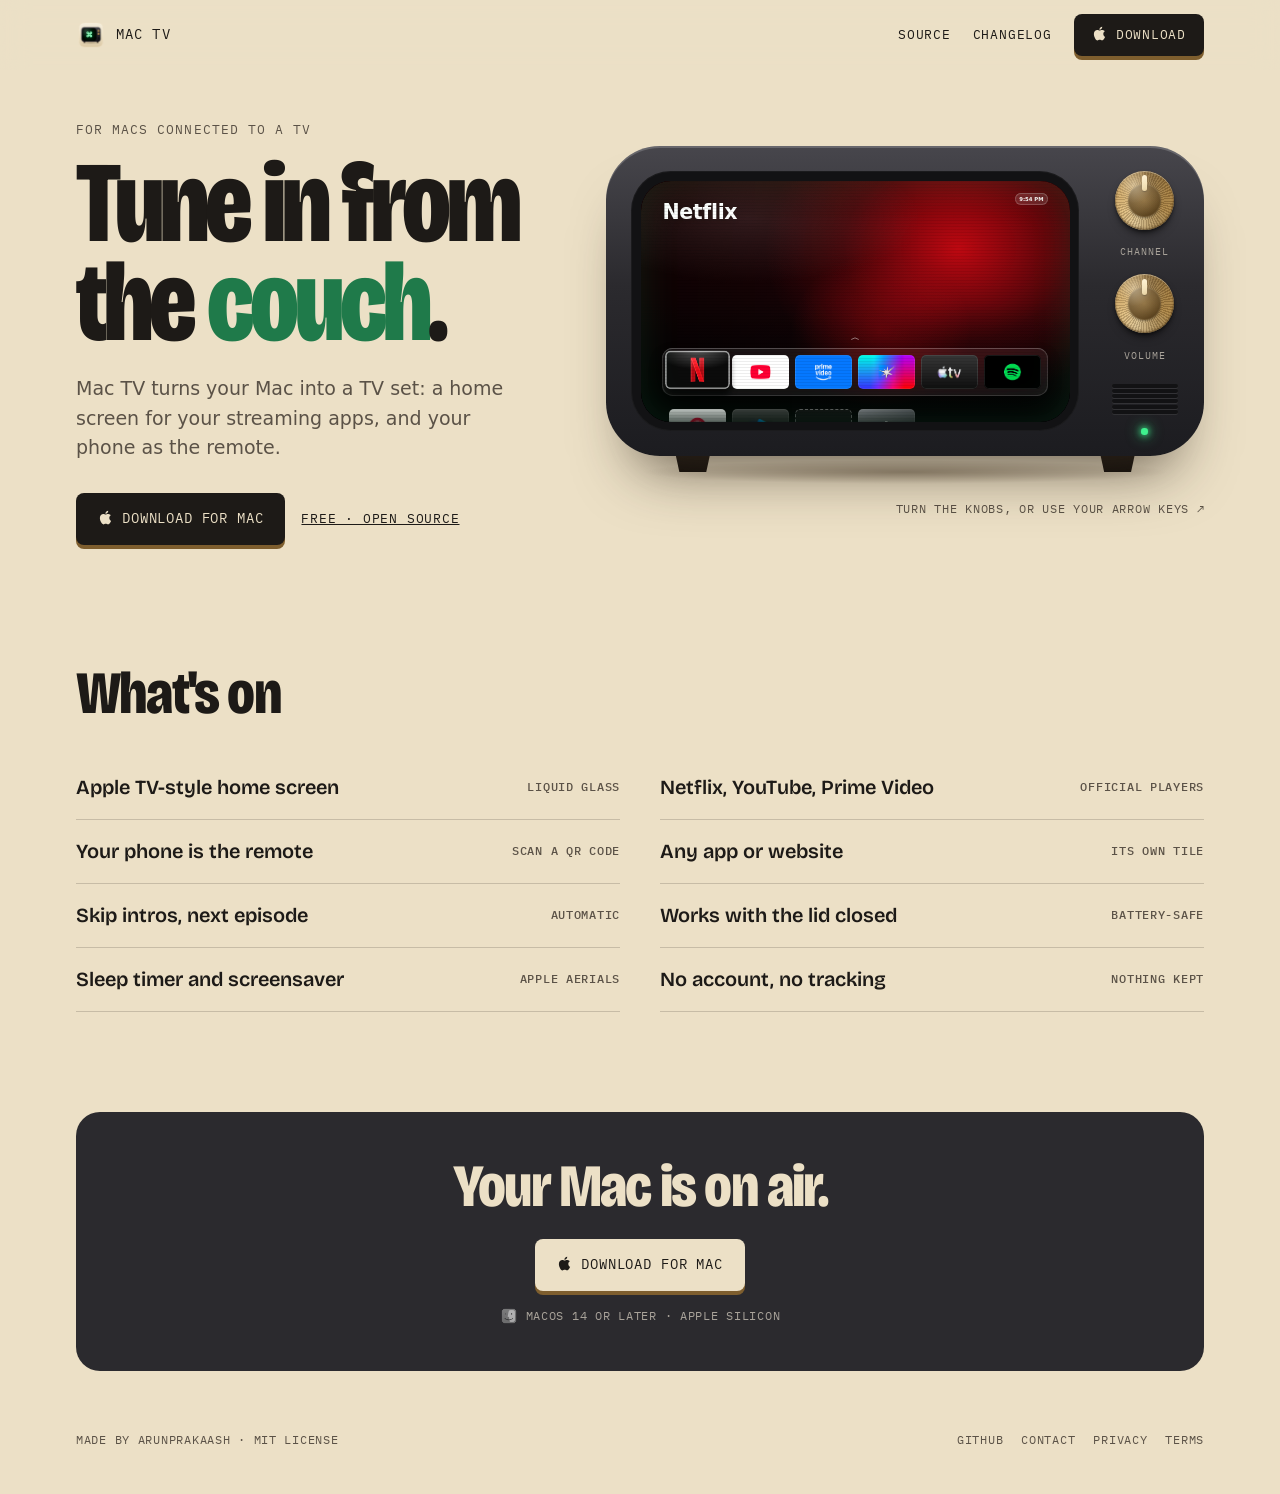
==== docs/index.html @ e3a018ba "Website: a Retro landing page, privacy policy and terms A one-page site in docs/ for GitHub Pages, b" ====
<!doctype html>
<html lang="en">
<head>
<meta charset="utf-8">
<meta name="viewport" content="width=device-width, initial-scale=1, viewport-fit=cover">
<title>Mac TV</title>
<meta name="description" content="Turn your Mac into a TV set: a home screen for your streaming apps, and your phone as the remote. Free and open source.">
<meta name="theme-color" content="#ece0c6">
<meta property="og:title" content="Mac TV">
<meta property="og:description" content="Tune in from the couch. Turn your Mac into a TV set, with your phone as the remote.">
<meta property="og:image" content="screenshots/home.png">
<link rel="icon" type="image/png" href="screenshots/icon.png">
<link rel="preconnect" href="https://fonts.googleapis.com">
<link rel="preconnect" href="https://fonts.gstatic.com" crossorigin>
<link rel="stylesheet" href="https://fonts.googleapis.com/css2?family=Bricolage+Grotesque:opsz,wdth,wght@12..96,75..100,400..800&family=IBM+Plex+Mono:wght@400;500;600&display=swap">
<link rel="stylesheet" href="site.css">
</head>
<body>
<svg width="0" height="0" style="position:absolute" aria-hidden="true">
  <symbol id="i-apple" viewBox="0 0 24 24"><path d="M16.37 1.43c0 1.14-.49 2.27-1.18 3.08-.74.9-1.99 1.57-2.99 1.57-.12 0-.23-.02-.3-.03-.01-.06-.04-.22-.04-.39 0-1.15.57-2.27 1.21-2.98.8-.94 2.14-1.64 3.25-1.68.03.13.05.28.05.43Zm4.56 15.71c-.03.07-.46 1.58-1.52 3.12-.94 1.34-1.94 2.71-3.43 2.71-1.52 0-1.9-.88-3.63-.88-1.7 0-2.3.91-3.67.91-1.38 0-2.33-1.26-3.43-2.8C4.04 18.38 3 15.57 3 12.92c0-4.28 2.8-6.55 5.55-6.55 1.45 0 2.68.95 3.6.95.87 0 2.22-1.01 3.9-1.01.62 0 2.89.06 4.38 2.19-.13.09-2.38 1.37-2.38 4.19 0 3.26 2.85 4.42 2.95 4.45Z"/></symbol>
</svg>

<nav class="top">
  <div class="wrap">
    <a class="brand" href="./"><img src="screenshots/icon.png" alt="">Mac TV</a>
    <div class="links">
      <a href="https://github.com/Arunprakaash/mac-tv">Source</a>
      <a href="https://github.com/Arunprakaash/mac-tv/releases">Changelog</a>
      <a class="dl" href="https://github.com/Arunprakaash/mac-tv/releases/latest"><svg class="apple"><use href="#i-apple"/></svg>Download</a>
    </div>
  </div>
</nav>

<main class="wrap">
  <header class="hero">
    <div>
      <div class="eyebrow">For Macs connected to a TV</div>
      <h1>Tune in from the <span>couch</span>.</h1>
      <p>Mac TV turns your Mac into a TV set: a home screen for your streaming apps, and your phone as the remote.</p>
      <div class="act">
        <a class="dl big" href="https://github.com/Arunprakaash/mac-tv/releases/latest"><svg class="apple"><use href="#i-apple"/></svg>Download for Mac</a>
        <a class="src" href="https://github.com/Arunprakaash/mac-tv">Free · Open source</a>
      </div>
    </div>
    <div class="set">
      <!-- The icon's TV set, built for real: the screen is a working Mac TV, the knobs turn. -->
      <div class="crt">
        <div class="glass"><div data-tv></div></div>
        <div class="panel">
          <button class="knob" data-knob="channel" aria-label="Next channel"><span class="face"></span></button><span class="knob-label">CHANNEL</span>
          <button class="knob" data-knob="volume" aria-label="Volume up"><span class="face"></span></button><span class="knob-label">VOLUME</span>
          <div class="grille"><i></i><i></i><i></i><i></i><i></i><i></i></div>
          <span class="led" title="On air"></span>
        </div>
        <div class="feet"><i></i><i></i></div>
      </div>
      <p class="hint">Turn the knobs, or use your arrow keys ↗</p>
    </div>
  </header>

  <section>
    <h2>What's on</h2>
    <ul class="guide">
      <li>Apple TV-style home screen <span>Liquid Glass</span></li>
      <li>Netflix, YouTube, Prime Video <span>Official players</span></li>
      <li>Your phone is the remote <span>Scan a QR code</span></li>
      <li>Any app or website <span>Its own tile</span></li>
      <li>Skip intros, next episode <span>Automatic</span></li>
      <li>Works with the lid closed <span>Battery-safe</span></li>
      <li>Sleep timer and screensaver <span>Apple aerials</span></li>
      <li>No account, no tracking <span>Nothing kept</span></li>
    </ul>
  </section>

  <section class="end">
    <h2>Your Mac is on air.</h2>
    <a class="dl big" href="https://github.com/Arunprakaash/mac-tv/releases/latest"><svg class="apple"><use href="#i-apple"/></svg>Download for Mac</a>
    <small><img class="finder" src="finder.png" alt="">macOS 14 or later · Apple silicon</small>
  </section>
</main>

<footer>
  <div class="wrap">
    <span>Made by Arunprakaash · MIT License</span>
    <nav>
      <a href="https://github.com/Arunprakaash/mac-tv">GitHub</a>
      <a href="https://github.com/Arunprakaash/mac-tv/issues">Contact</a>
      <a href="privacy.html">Privacy</a>
      <a href="terms.html">Terms</a>
    </nav>
  </div>
</footer>

<script>
(() => {
  const APPS = [
    { id: "netflix", name: "Netflix", accent: "#E50914", deep: "#2B0204" },
    { id: "youtube", name: "YouTube", accent: "#FF2D2D", deep: "#2B0606" },
    { id: "prime", name: "Prime Video", accent: "#1A98FF", deep: "#05213F" },
    { id: "hotstar", name: "JioHotstar", accent: "#2C6BED", deep: "#081538" },
    { id: "appletv", name: "Apple TV", accent: "#9A9AA2", deep: "#18181B" },
    { id: "spotify", name: "Spotify", accent: "#1ED760", deep: "#06210F" },
  ];
  const GEAR = '<svg viewBox="0 0 24 24"><path fill="currentColor" d="M19.4 13a7.5 7.5 0 0 0 0-2l2.1-1.6-2-3.5-2.5 1a7.6 7.6 0 0 0-1.7-1L15 3.3h-4l-.4 2.6a7.6 7.6 0 0 0-1.7 1l-2.5-1-2 3.5L6.6 11a7.5 7.5 0 0 0 0 2l-2.1 1.6 2 3.5 2.5-1c.5.4 1.1.7 1.7 1l.4 2.6h4l.4-2.6c.6-.3 1.2-.6 1.7-1l2.5 1 2-3.5zM13 15.5a3.5 3.5 0 1 1 0-7 3.5 3.5 0 0 1 0 7z" transform="translate(-1 0)"/></svg>';

  // A playable Mac TV home screen, drawn at the app's 1920 x 1080 proportions.
  const host = document.querySelector("[data-tv]");
  host.className = "tv";
  host.tabIndex = 0;
  host.setAttribute("role", "application");
  host.setAttribute("aria-label", "Try Mac TV. Use the arrow keys, or turn the knobs.");
  host.innerHTML = `
    <div class="tv-art"></div><div class="tv-shade"></div>
    <div class="tv-name"></div>
    <button class="tv-open" tabindex="-1"><svg viewBox="0 0 24 24"><path d="M7 4.5v15l13-7.5z" fill="currentColor"/></svg><span></span></button>
    <div class="tv-pills"><div class="tv-pill" data-clock>3:34 PM</div></div>
    <div class="tv-volume"><svg viewBox="0 0 24 24"><path fill="currentColor" d="M4 9h3l5-4v14l-5-4H4z"/><path d="M15.5 8.5a5 5 0 0 1 0 7M18 6a8.5 8.5 0 0 1 0 12" fill="none" stroke="currentColor" stroke-width="1.8" stroke-linecap="round"/></svg><b><i></i></b></div>
    <div class="tv-toast"></div>
    <svg class="tv-chevron" viewBox="0 0 40 14"><path d="M4 11 20 4l16 7" fill="none" stroke="currentColor" stroke-width="3" stroke-linecap="round" stroke-linejoin="round"/></svg>
    <div class="tv-dock">${APPS.map((a, i) => `<div class="tile" data-i="${i}"><img src="tiles/${a.id}.png" alt="${a.name}"></div>`).join("")}</div>
    <div class="tv-row"><div class="tile"><img src="tiles/ytmusic.png" alt=""></div><div class="tile"><img src="tiles/iina.png" alt=""></div><div class="tile add">+</div><div class="tile gear">${GEAR}</div></div>`;
  const q = s => host.querySelector(s);
  const art = q(".tv-art"), name = q(".tv-name"), toast = q(".tv-toast"), bar = q(".tv-volume i");
  const tiles = [...q(".tv-dock").children];
  let focus = 0, expanded = false, level = 60, toastTimer, volTimer;

  // Each app's colours across the screen, cross-faded like the app's Top Shelf.
  function paint(app) {
    const layer = document.createElement("div");
    layer.className = "tv-layer";
    layer.style.background = `radial-gradient(60% 85% at 74% 28%, ${app.accent}cc 0%, ${app.accent}33 45%, transparent 75%), radial-gradient(30% 45% at 56% 62%, ${app.accent}5c 0%, transparent 70%), linear-gradient(180deg, ${app.deep}, #050608)`;
    art.appendChild(layer);
    requestAnimationFrame(() => layer.classList.add("on"));
    setTimeout(() => { while (art.children.length > 1) art.firstChild.remove(); }, 600);
  }
  function render() {
    const app = APPS[focus];
    tiles.forEach((t, i) => t.classList.toggle("focused", !expanded && i === focus));
    host.classList.toggle("expanded", expanded);
    if (name.textContent !== app.name) { name.textContent = app.name; paint(app); }
    q(".tv-open span").textContent = `Open ${app.name}`;
  }
  function say(text) {
    toast.textContent = text;
    host.classList.add("toasting");
    clearTimeout(toastTimer);
    toastTimer = setTimeout(() => host.classList.remove("toasting"), 1900);
  }
  function volumeUp() {
    level = level >= 100 ? 10 : level + 10;
    bar.style.width = level + "%";
    host.classList.add("volume");
    clearTimeout(volTimer);
    volTimer = setTimeout(() => host.classList.remove("volume"), 1400);
  }
  const launch = () => say(`${APPS[focus].name} opens here, full screen`);

  tiles.forEach((t, i) => {
    t.addEventListener("mouseenter", () => { focus = i; expanded = false; render(); });
    t.addEventListener("click", () => { focus = i; render(); launch(); });
  });
  q(".tv-open").addEventListener("click", launch);
  host.addEventListener("keydown", e => {
    if (e.key === "ArrowLeft" && !expanded) focus = Math.max(0, focus - 1);
    else if (e.key === "ArrowRight" && !expanded) focus = Math.min(APPS.length - 1, focus + 1);
    else if (e.key === "ArrowUp") expanded = true;
    else if (e.key === "ArrowDown" || e.key === "Escape") expanded = false;
    else if (e.key === "Enter" || e.key === " ") launch();
    else return;
    e.preventDefault();
    render();
  });

  // A light haptic tick when a knob turns. Android phones vibrate; iPhones (iOS 18 and later)
  // tick when a switch flips, so a hidden one is flipped. Computers have no haptics for web pages.
  const tickHaptic = (() => {
    if (typeof navigator.vibrate === "function") return () => navigator.vibrate(8);
    const label = document.createElement("label");
    label.style.display = "none";
    label.setAttribute("aria-hidden", "true");
    const input = document.createElement("input");
    input.type = "checkbox";
    input.setAttribute("switch", "");
    input.tabIndex = -1;
    label.appendChild(input);
    document.body.appendChild(label);
    return () => label.click();
  })();

  // The brass knobs turn: Channel moves to the next app, Volume turns it up.
  document.querySelectorAll("[data-knob]").forEach(knob => {
    let turn = 0;
    knob.addEventListener("click", () => {
      turn += 45;
      try { tickHaptic(); } catch (e) {}
      knob.querySelector(".face").style.transform = `rotate(${turn}deg)`;
      const led = document.querySelector(".led");
      led.classList.remove("blink"); void led.offsetWidth; led.classList.add("blink");
      if (knob.dataset.knob === "channel") { expanded = false; focus = (focus + 1) % APPS.length; render(); }
      else volumeUp();
    });
  });

  paint(APPS[0]);
  render();
  bar.style.width = level + "%";

  // The TV's clock shows the visitor's own time.
  const tick = () => document.querySelectorAll("[data-clock]").forEach(el =>
    el.textContent = new Date().toLocaleTimeString([], { hour: "numeric", minute: "2-digit" }));
  tick();
  setInterval(tick, 15000);
})();
</script>
</body>
</html>
---- docs/site.css ----
/* Mac TV's site, built from the app icon: cream, charcoal and brass, with the CRT's phosphor green.
   Bricolage Grotesque for display, IBM Plex Mono for labels, the system font (SF Pro) for reading. */
:root {
  --cream: #ece0c6;
  --ink: #1d1a17;
  --ink-2: #5b5247;
  --line: rgba(29, 26, 23, .18);
  --brass: #c69a52;
  --brass-d: #7e5e2e;
  --cabinet: #2b2a2e;
  --phosphor: #1f7a4a;
  --display: "Bricolage Grotesque", "Arial Narrow", -apple-system, BlinkMacSystemFont, sans-serif;
  --mono: "IBM Plex Mono", ui-monospace, Menlo, monospace;
  --body: -apple-system, BlinkMacSystemFont, "SF Pro Text", system-ui, sans-serif;
  color-scheme: light;
}

* { box-sizing: border-box; }
html { -webkit-text-size-adjust: 100%; overflow-x: clip; }
body { margin: 0; color: var(--ink); background: var(--cream); font: 17px/1.55 var(--body); -webkit-font-smoothing: antialiased; }
a { color: inherit; }
img { display: block; max-width: 100%; }
button { font: inherit; color: inherit; }
:focus-visible { outline: 2px solid var(--phosphor); outline-offset: 3px; }
.wrap { width: 100%; max-width: 1160px; margin: 0 auto; padding-left: max(16px, env(safe-area-inset-left, 0px)); padding-right: max(16px, env(safe-area-inset-right, 0px)); }

/* Navigation and buttons. */
nav.top { position: sticky; top: env(safe-area-inset-top, 0px); z-index: 10; background: rgba(236, 224, 198, .85); -webkit-backdrop-filter: blur(14px); backdrop-filter: blur(14px); }
nav.top .wrap { display: flex; align-items: center; justify-content: space-between; gap: 12px; height: 70px; }
.brand { display: flex; align-items: center; gap: 10px; text-decoration: none; white-space: nowrap; font-family: var(--mono); font-size: 14px; letter-spacing: .08em; text-transform: uppercase; }
.brand img { width: 30px; height: 30px; }
nav.top .links { display: flex; align-items: center; gap: 22px; font-family: var(--mono); font-size: 13px; letter-spacing: .06em; text-transform: uppercase; }
nav.top .links a { text-decoration: none; }
nav.top .links a[aria-current] { color: var(--phosphor); }
.dl {
  display: inline-flex; align-items: center; gap: 9px; height: 42px; padding: 0 18px; border-radius: 8px; white-space: nowrap;
  background: var(--ink); color: var(--cream); text-decoration: none;
  font-family: var(--mono); font-size: 13px; letter-spacing: .06em; text-transform: uppercase;
  box-shadow: 0 4px 0 var(--brass-d); transition: transform .1s, box-shadow .1s;
}
.dl:active { transform: translateY(3px); box-shadow: 0 1px 0 var(--brass-d); }
.dl.big { height: 52px; padding: 0 22px; font-size: 14px; }
.apple { width: 15px; height: 17px; margin-top: -3px; fill: currentColor; }

/* Hero: the headline beside the TV set. */
.hero { display: grid; grid-template-columns: minmax(0, .9fr) minmax(0, 1.1fr); gap: 40px; align-items: center; padding-top: 50px; }
.eyebrow { font-family: var(--mono); font-size: 13px; letter-spacing: .08em; text-transform: uppercase; color: var(--ink-2); }
h1 { margin: 14px 0 0; font-family: var(--display); font-size: clamp(56px, 9vw, 120px); line-height: .86; letter-spacing: -.035em; font-weight: 800; font-variation-settings: "wdth" 78; text-wrap: balance; }
h1 span { color: var(--phosphor); }
.hero p { margin: 22px 0 0; max-width: 430px; font-size: 19px; color: var(--ink-2); }
.act { display: flex; flex-wrap: wrap; gap: 16px; align-items: center; margin-top: 30px; }
.act .src { font-family: var(--mono); font-size: 13px; letter-spacing: .06em; text-transform: uppercase; }
.hero .hint { max-width: none; margin: 44px 0 0; font-family: var(--mono); font-size: 12px; letter-spacing: .06em; text-transform: uppercase; color: var(--ink-2); text-align: right; }

/* The TV set from the icon: charcoal cabinet, glass, brass knobs, a grille and feet. */
/* The set's wrapper is the size reference: inside it, 1cqw is 1% of the set's width. */
.set { container-type: inline-size; min-width: 0; }
.crt { position: relative; padding: 4.2cqw 21cqw 4.2cqw 4.2cqw; border-radius: 9cqw; background: linear-gradient(180deg, #47464c, var(--cabinet) 45%, #1c1c20); box-shadow: inset 0 2px 0 rgba(255, 255, 255, .18), 0 40px 60px -30px rgba(40, 30, 20, .7); }
.crt .feet { position: absolute; bottom: -5%; left: 11%; right: 11%; display: flex; justify-content: space-between; z-index: -1; }
.crt .feet i { width: 9%; aspect-ratio: 1.2; background: linear-gradient(180deg, #2c241d, #15110d); clip-path: polygon(0 0, 100% 0, 82% 100%, 18% 100%); border-radius: 0 0 4px 4px; }
.crt::before { content: ""; position: absolute; z-index: -2; left: 6%; right: 6%; bottom: -9%; height: 8%; border-radius: 50%; background: radial-gradient(50% 50% at 50% 50%, rgba(60, 42, 20, .38), rgba(60, 42, 20, 0)); }
.crt .glass { position: relative; padding: 1.6cqw; border-radius: 6.6cqw; background: #121214; box-shadow: inset 0 0 0 1px rgba(255, 255, 255, .04); }
.crt .glass .tv { border-radius: 5cqw; }
.crt .tv::after {
  content: ""; position: absolute; inset: 0; border-radius: inherit; pointer-events: none; z-index: 7;
  background: repeating-linear-gradient(180deg, rgba(0, 0, 0, .07) 0 1px, transparent 1px 3px), radial-gradient(120% 120% at 50% 50%, transparent 62%, rgba(0, 0, 0, .5)), radial-gradient(60% 40% at 25% 15%, rgba(255, 255, 255, .1), transparent 70%);
  box-shadow: inset 0 0 40px rgba(63, 240, 142, .12);
}
.crt .panel { position: absolute; right: 4%; top: 8%; bottom: 7%; width: 12%; display: flex; flex-direction: column; align-items: center; justify-content: space-between; }
/* A knob is a fixed base (its shadow and the light on it stay put) and a brass face that turns. */
.knob {
  position: relative; width: 82%; aspect-ratio: 1; border-radius: 50%; border: 0; padding: 0; cursor: pointer;
  -webkit-appearance: none; appearance: none; background: transparent; -webkit-tap-highlight-color: transparent;
  box-shadow: 0 6px 10px -3px rgba(0, 0, 0, .6), 0 2px 3px rgba(0, 0, 0, .35);
}
.knob .face {
  position: absolute; inset: 0; border-radius: 50%;
  background:
    repeating-conic-gradient(from 0deg, rgba(60, 40, 15, .22) 0deg 3deg, rgba(255, 240, 200, .08) 3deg 6deg),
    conic-gradient(from 200deg, #f3d9a4, var(--brass), var(--brass-d), var(--brass), #f3d9a4);
  box-shadow: inset 0 0 0 1px rgba(80, 55, 20, .35);
  transition: transform .35s cubic-bezier(.3, 1.4, .5, 1);
}
.knob .face::before { content: ""; position: absolute; inset: 22%; border-radius: 50%; background: radial-gradient(circle, #8f6d38, #6e5228 60%, #57411f); box-shadow: 0 1px 2px rgba(0, 0, 0, .35), inset 0 0 0 1px rgba(255, 230, 180, .12); }
.knob .face::after { content: ""; position: absolute; left: 46%; top: 7%; width: 8%; height: 28%; border-radius: 4px; background: linear-gradient(180deg, #fff3d4, #e8cf96); box-shadow: 0 1px 1px rgba(0, 0, 0, .3); }
/* The room's light falls from the top left and doesn't turn with the knob. */
.knob::after {
  content: ""; position: absolute; inset: 0; border-radius: 50%; pointer-events: none;
  background: radial-gradient(circle at 32% 24%, rgba(255, 246, 222, .5) 0%, rgba(255, 246, 222, .12) 30%, rgba(255, 246, 222, 0) 55%), radial-gradient(circle at 70% 82%, rgba(30, 20, 5, .25), rgba(30, 20, 5, 0) 55%);
  box-shadow: inset 0 1px 0 rgba(255, 245, 215, .5), inset 0 -2px 3px rgba(60, 40, 15, .35);
}
.knob-label { font-family: var(--mono); font-size: clamp(7px, .8vw, 10px); letter-spacing: .1em; color: #a9a39a; }
.grille { width: 92%; display: grid; gap: 5%; padding: 8% 0; }
.grille i { height: 4px; border-radius: 2px; background: #121214; box-shadow: 0 1px 0 rgba(255, 255, 255, .08); }
.led { width: 9%; aspect-ratio: 1; border-radius: 50%; background: #3ff08e; box-shadow: 0 0 6px 1px rgba(63, 240, 142, .8), 0 0 14px 3px rgba(63, 240, 142, .35); }
.led.blink { animation: blink .5s ease-out; }
@keyframes blink { 0% { opacity: .25; box-shadow: none; } 100% { opacity: 1; } }

/* The playable Mac TV inside the set, sized in container units (1cqw is 19.2 of the app's points). */
.tv { position: relative; aspect-ratio: 16 / 9; container-type: inline-size; overflow: hidden; border-radius: 7% / 10%; background: #050608; color: #fff; outline: none; user-select: none; -webkit-user-select: none; font-family: -apple-system, BlinkMacSystemFont, "SF Pro Display", system-ui, sans-serif; line-height: 1.2; }
.tv:focus-visible { box-shadow: 0 0 0 3px rgba(63, 240, 142, .6); }
.tv-art, .tv-layer, .tv-shade { position: absolute; inset: 0; }
.tv-layer { opacity: 0; transition: opacity .5s ease; }
.tv-layer.on { opacity: 1; }
.tv-shade { background: linear-gradient(90deg, rgba(0, 0, 0, .5), rgba(0, 0, 0, .12) 40%, transparent 65%), linear-gradient(180deg, transparent 50%, rgba(0, 0, 0, .7)); }
.tv.expanded .tv-shade { background: linear-gradient(90deg, rgba(0, 0, 0, .78), rgba(0, 0, 0, .38) 40%, transparent 65%), linear-gradient(180deg, transparent 45%, rgba(0, 0, 0, .8)); }
.tv-name { position: absolute; left: 5cqw; top: 5cqw; font-size: 4.8cqw; font-weight: 700; letter-spacing: -.08cqw; line-height: 1; text-shadow: 0 .3cqw .9cqw rgba(0, 0, 0, .35); transition: top .5s cubic-bezier(.2, .8, .2, 1); }
.tv.expanded .tv-name { top: 34cqw; }
.tv-open { position: absolute; left: 5cqw; top: 41.5cqw; display: flex; align-items: center; gap: .7cqw; height: 3.4cqw; padding: 0 1.8cqw; border: 0; border-radius: 99px; background: #fff; color: #000; font-size: 1.25cqw; font-weight: 700; cursor: pointer; opacity: 0; transform: translateY(1cqw); pointer-events: none; transition: opacity .35s, transform .35s cubic-bezier(.2, .8, .2, 1); }
.tv-open svg { width: 1.2cqw; height: 1.2cqw; }
.tv.expanded .tv-open { opacity: 1; transform: none; pointer-events: auto; }
.tv-pills { position: absolute; right: 5cqw; top: 2.9cqw; display: flex; gap: .7cqw; transition: opacity .25s; }
.tv-pill { height: 2.6cqw; padding: 0 1.05cqw; display: flex; align-items: center; border-radius: 99px; font-size: 1.25cqw; font-weight: 600; font-variant-numeric: tabular-nums; white-space: nowrap; background: rgba(255, 255, 255, .12); box-shadow: inset 0 0 0 1px rgba(255, 255, 255, .18), inset 0 .08cqw 0 rgba(255, 255, 255, .25); backdrop-filter: blur(1.2cqw); -webkit-backdrop-filter: blur(1.2cqw); }
.tv-volume { position: absolute; right: 5cqw; top: 2.7cqw; height: 3.8cqw; padding: 0 1.5cqw; display: flex; align-items: center; gap: 1cqw; border-radius: 99px; background: rgba(255, 255, 255, .14); box-shadow: inset 0 0 0 1px rgba(255, 255, 255, .2), inset 0 .08cqw 0 rgba(255, 255, 255, .3); backdrop-filter: blur(1.4cqw); -webkit-backdrop-filter: blur(1.4cqw); opacity: 0; transform: scale(.9); transition: opacity .25s, transform .3s cubic-bezier(.3, 1.3, .5, 1); }
.tv-volume svg { width: 1.6cqw; height: 1.6cqw; }
.tv-volume b { position: relative; width: 13cqw; height: .45cqw; border-radius: 99px; background: rgba(255, 255, 255, .25); overflow: hidden; }
.tv-volume i { position: absolute; inset: 0 auto 0 0; background: #fff; border-radius: inherit; transition: width .2s; }
.tv.volume .tv-volume { opacity: 1; transform: none; }
.tv.volume .tv-pills { opacity: 0; }
.tv-toast { position: absolute; left: 50%; top: 2.4cqw; z-index: 6; padding: .8cqw 1.4cqw; border-radius: 99px; white-space: nowrap; font-size: 1.1cqw; font-weight: 600; background: rgba(255, 255, 255, .16); box-shadow: inset 0 0 0 1px rgba(255, 255, 255, .22); backdrop-filter: blur(1.5cqw); -webkit-backdrop-filter: blur(1.5cqw); opacity: 0; transform: translate(-50%, -1cqw); transition: opacity .3s, transform .35s cubic-bezier(.2, .8, .2, 1); }
.tv.toasting .tv-toast { opacity: 1; transform: translate(-50%, 0); }
.tv-chevron { position: absolute; left: 50%; top: 36.4cqw; width: 2cqw; transform: translateX(-50%); color: rgba(255, 255, 255, .7); transition: opacity .3s; }
.tv.expanded .tv-chevron { opacity: 0; }
.tv-dock, .tv-row { position: absolute; left: 5cqw; right: 5cqw; display: grid; grid-template-columns: repeat(6, 1fr); gap: 1.45cqw; transition: transform .55s cubic-bezier(.2, .8, .2, 1), opacity .4s; }
.tv-dock { top: 39cqw; padding: 1.6cqw; border-radius: 2.5cqw; background: rgba(255, 255, 255, .07); box-shadow: inset 0 0 0 1px rgba(255, 255, 255, .14), inset 0 .1cqw 0 rgba(255, 255, 255, .22), 0 1.5cqw 3cqw rgba(0, 0, 0, .25); backdrop-filter: blur(1.6cqw) saturate(160%); -webkit-backdrop-filter: blur(1.6cqw) saturate(160%); }
.tv-row { top: 53.2cqw; padding: 0 1.6cqw; }
.tv.expanded .tv-dock, .tv.expanded .tv-row { transform: translateY(18cqw); opacity: 0; }
.tile { position: relative; aspect-ratio: 5 / 3; border-radius: 1.15cqw; overflow: hidden; cursor: pointer; transition: transform .28s cubic-bezier(.3, 1.4, .5, 1), box-shadow .28s; }
.tile img { width: 100%; height: 100%; object-fit: cover; }
.tile::after { content: ""; position: absolute; inset: 0; border-radius: inherit; box-shadow: inset 0 0 0 1px rgba(255, 255, 255, .1); pointer-events: none; }
.tile.focused { transform: translateY(-.5cqw) scale(1.14); z-index: 2; box-shadow: 0 1.4cqw 1.4cqw rgba(0, 0, 0, .6); }
.tile.focused::after { box-shadow: inset 0 0 0 1.5px rgba(255, 255, 255, .55); background: radial-gradient(90% 70% at 50% 0%, rgba(255, 255, 255, .28), transparent 70%); mix-blend-mode: plus-lighter; }
.tv-row .tile { cursor: default; }
.crt .tv-row { -webkit-mask-image: linear-gradient(180deg, #000 0%, transparent 70%); mask-image: linear-gradient(180deg, #000 0%, transparent 70%); opacity: .75; }
.tile.add { display: grid; place-items: center; font-size: 3.4cqw; font-weight: 300; color: rgba(255, 255, 255, .9); background: rgba(255, 255, 255, .08); }
.tile.add::after { box-shadow: none; border: .16cqw dashed rgba(255, 255, 255, .45); }
.tile.gear { display: grid; place-items: center; background: linear-gradient(135deg, #9a9aa2, #4a4a50); }
.tile.gear svg { width: 3.4cqw; height: 3.4cqw; }

/* What's on: a listings column. */
h2 { margin: 120px 0 0; font-family: var(--display); font-size: clamp(36px, 5vw, 60px); line-height: .95; letter-spacing: -.03em; font-weight: 800; font-variation-settings: "wdth" 80; }
.guide { list-style: none; margin: 34px 0 0; padding: 0; display: grid; grid-template-columns: repeat(2, minmax(0, 1fr)); gap: 0 40px; }
.guide li { display: flex; justify-content: space-between; gap: 16px; padding: 16px 0; border-bottom: 1.5px solid var(--line); font-family: var(--display); font-size: 20px; font-weight: 600; }
.guide span { font-family: var(--mono); font-size: 12px; letter-spacing: .06em; text-transform: uppercase; color: var(--ink-2); font-weight: 500; align-self: center; text-align: right; }

/* The end: a charcoal panel like the TV's cabinet. */
.end { margin-top: 100px; padding: 46px 24px; border-radius: 24px; background: var(--cabinet); color: var(--cream); text-align: center; display: flex; flex-direction: column; align-items: center; }
.end h2 { margin: 0; }
.end .dl { margin-top: 24px; background: var(--cream); color: var(--ink); }
.end small { display: flex; align-items: center; gap: 8px; margin-top: 16px; font-family: var(--mono); font-size: 12px; letter-spacing: .06em; text-transform: uppercase; color: #a9a39a; }
.end .finder { width: 18px; height: 18px; filter: grayscale(1) contrast(.85); opacity: .7; }

footer { margin-top: 30px; }
footer .wrap { display: flex; flex-wrap: wrap; justify-content: space-between; gap: 10px 20px; padding-block: 30px 44px; font-family: var(--mono); font-size: 12px; letter-spacing: .06em; text-transform: uppercase; color: var(--ink-2); }
footer nav { display: flex; flex-wrap: wrap; gap: 18px; }
footer a { text-decoration: none; }
footer a:hover { color: var(--ink); }

/* Privacy policy and terms. */
.doc { max-width: 720px; margin: 0 auto; padding-top: 56px; }
.doc h1 { font-size: clamp(48px, 8vw, 84px); }
.doc .updated { margin: 12px 0 28px; font-family: var(--mono); font-size: 12px; letter-spacing: .06em; text-transform: uppercase; color: var(--ink-2); }
.doc .summary { padding: 20px 24px; border-radius: 16px; background: var(--cabinet); color: var(--cream); }
.doc .summary p, .doc .summary strong { margin: 0; color: var(--cream); }
.doc h2 { margin: 44px 0 8px; font-size: 30px; }
.doc p, .doc li { color: var(--ink-2); }
.doc strong { color: var(--ink); }
.doc ul { padding-left: 22px; }
.doc li { margin: 6px 0; }
.doc a { color: var(--ink); text-decoration-color: var(--brass); text-underline-offset: 3px; }
.doc code { font: 14px var(--mono); color: var(--ink); background: rgba(29, 26, 23, .07); padding: 2px 6px; border-radius: 6px; }

@media (max-width: 860px) {
  .hero { grid-template-columns: 1fr; }
  .guide { grid-template-columns: 1fr; }
}
@media (max-width: 640px) {
  nav.top .links a:not(.dl) { display: none; }
  .guide li { font-size: 17px; }
  .hint { text-align: left; }
}
@media (prefers-reduced-motion: reduce) {
  .tv *, .tv-layer, .knob .face, .dl { transition: none !important; }
  .led.blink { animation: none; }
}
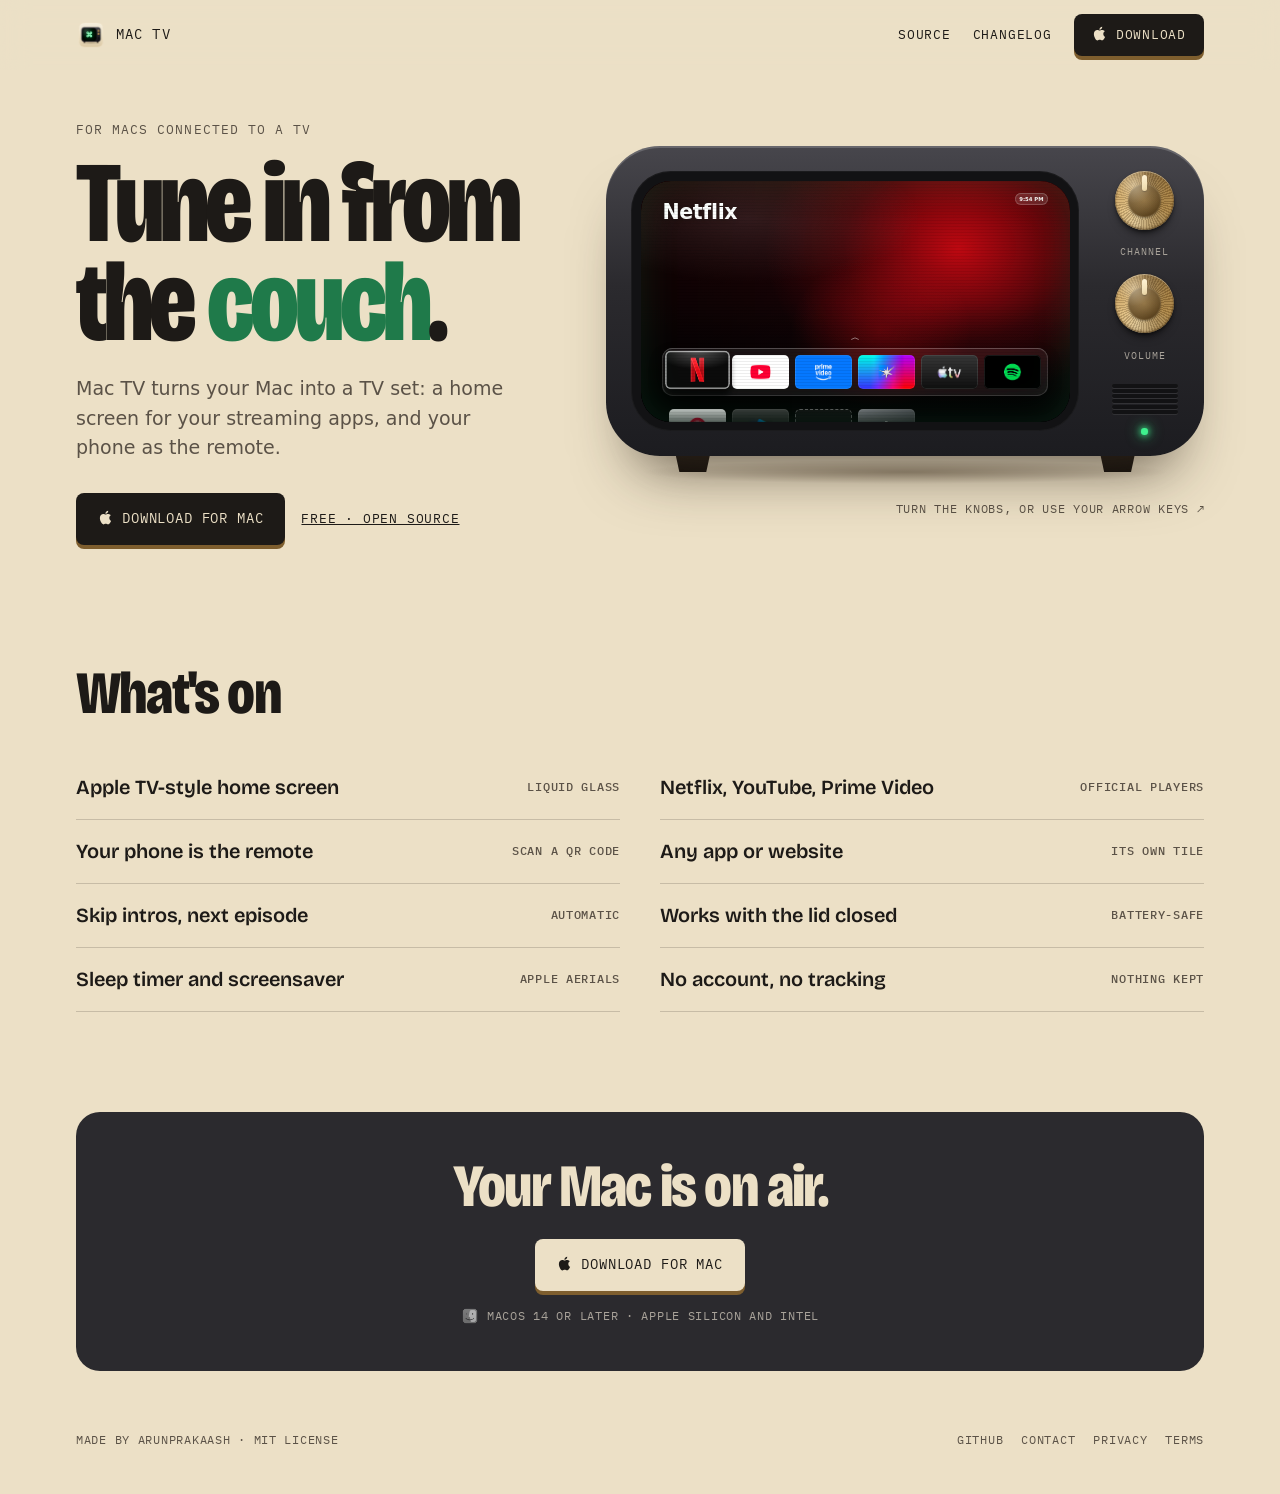
==== commit fffa71c1: "Universal build: run on Intel Macs too build.sh builds one universal binary (arm64 and x86_64), so a" ====
--- a/docs/index.html
+++ b/docs/index.html
@@ -75,7 +75,7 @@
   <section class="end">
     <h2>Your Mac is on air.</h2>
     <a class="dl big" href="https://github.com/Arunprakaash/mac-tv/releases/latest"><svg class="apple"><use href="#i-apple"/></svg>Download for Mac</a>
-    <small><img class="finder" src="finder.png" alt="">macOS 14 or later · Apple silicon</small>
+    <small><img class="finder" src="finder.png" alt="">macOS 14 or later · Apple silicon and Intel</small>
   </section>
 </main>
 
@@ -188,16 +188,25 @@
   })();
 
   // The brass knobs turn: Channel moves to the next app, Volume turns it up.
+  // In Safari on a Mac, a firm press (force click) turns a knob too: macOS plays the trackpad's
+  // own click feel, which is the only haptic a web page can get on a Mac. The ordinary click that
+  // follows a force click is skipped, so the knob turns once.
   document.querySelectorAll("[data-knob]").forEach(knob => {
-    let turn = 0;
-    knob.addEventListener("click", () => {
+    let turn = 0, forced = false;
+    function turnKnob(phoneTick) {
       turn += 45;
-      try { tickHaptic(); } catch (e) {}
+      if (phoneTick) { try { tickHaptic(); } catch (e) {} }
       knob.querySelector(".face").style.transform = `rotate(${turn}deg)`;
       const led = document.querySelector(".led");
       led.classList.remove("blink"); void led.offsetWidth; led.classList.add("blink");
       if (knob.dataset.knob === "channel") { expanded = false; focus = (focus + 1) % APPS.length; render(); }
       else volumeUp();
+    }
+    knob.addEventListener("webkitmouseforcedown", () => { forced = true; turnKnob(false); });
+    knob.addEventListener("mousedown", () => { forced = false; });
+    knob.addEventListener("click", () => {
+      if (forced) { forced = false; return; }
+      turnKnob(true);
     });
   });
 
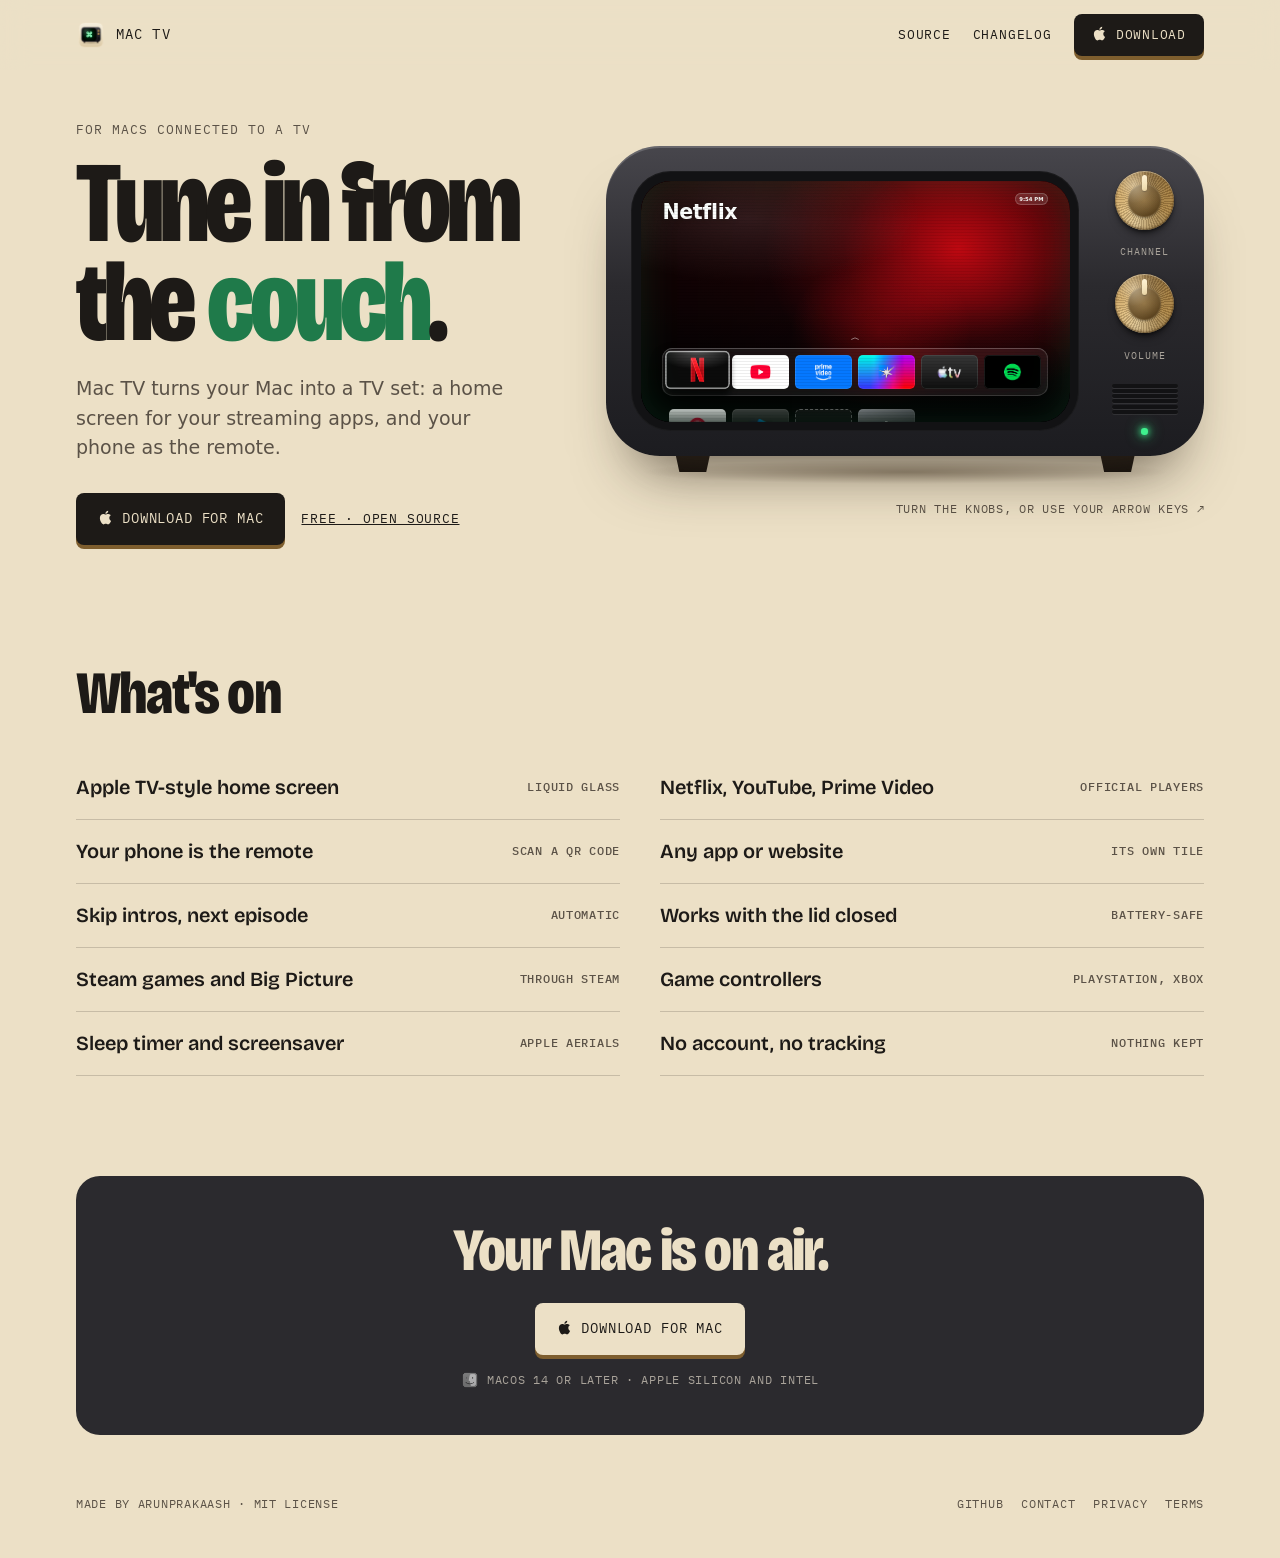
==== commit 08f9b02f: "Game controllers drive Mac TV PlayStation, Xbox and other controllers move focus with the D-pad or l" ====
--- a/docs/index.html
+++ b/docs/index.html
@@ -67,6 +67,8 @@
       <li>Any app or website <span>Its own tile</span></li>
       <li>Skip intros, next episode <span>Automatic</span></li>
       <li>Works with the lid closed <span>Battery-safe</span></li>
+      <li>Steam games and Big Picture <span>Through Steam</span></li>
+      <li>Game controllers <span>PlayStation, Xbox</span></li>
       <li>Sleep timer and screensaver <span>Apple aerials</span></li>
       <li>No account, no tracking <span>Nothing kept</span></li>
     </ul>
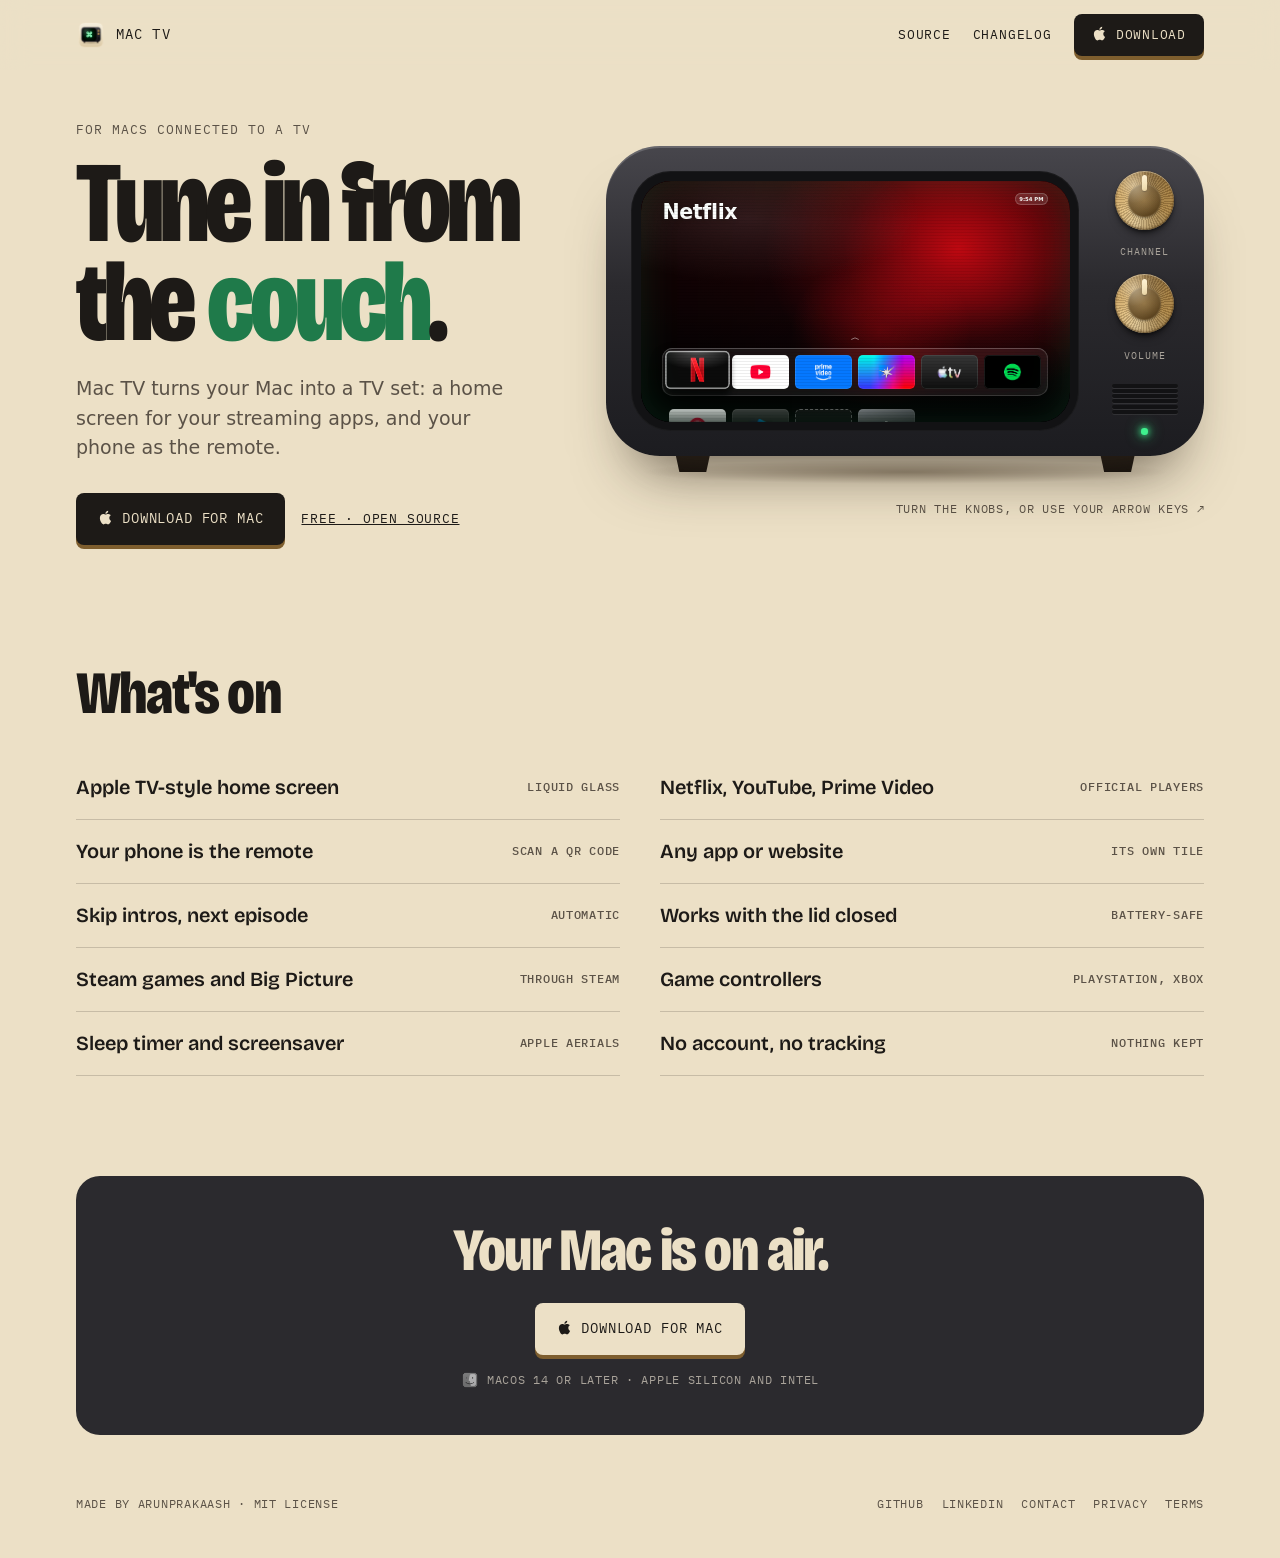
==== commit 1d116b68: "Who makes Mac TV: LinkedIn on the site and README, and a security policy r/MacApps' transparency pat" ====
--- a/docs/index.html
+++ b/docs/index.html
@@ -83,9 +83,10 @@
 
 <footer>
   <div class="wrap">
-    <span>Made by Arunprakaash · MIT License</span>
+    <span>Made by <a href="https://www.linkedin.com/in/Arunprakaash">Arunprakaash</a> · MIT License</span>
     <nav>
       <a href="https://github.com/Arunprakaash/mac-tv">GitHub</a>
+      <a href="https://www.linkedin.com/in/Arunprakaash">LinkedIn</a>
       <a href="https://github.com/Arunprakaash/mac-tv/issues">Contact</a>
       <a href="privacy.html">Privacy</a>
       <a href="terms.html">Terms</a>
